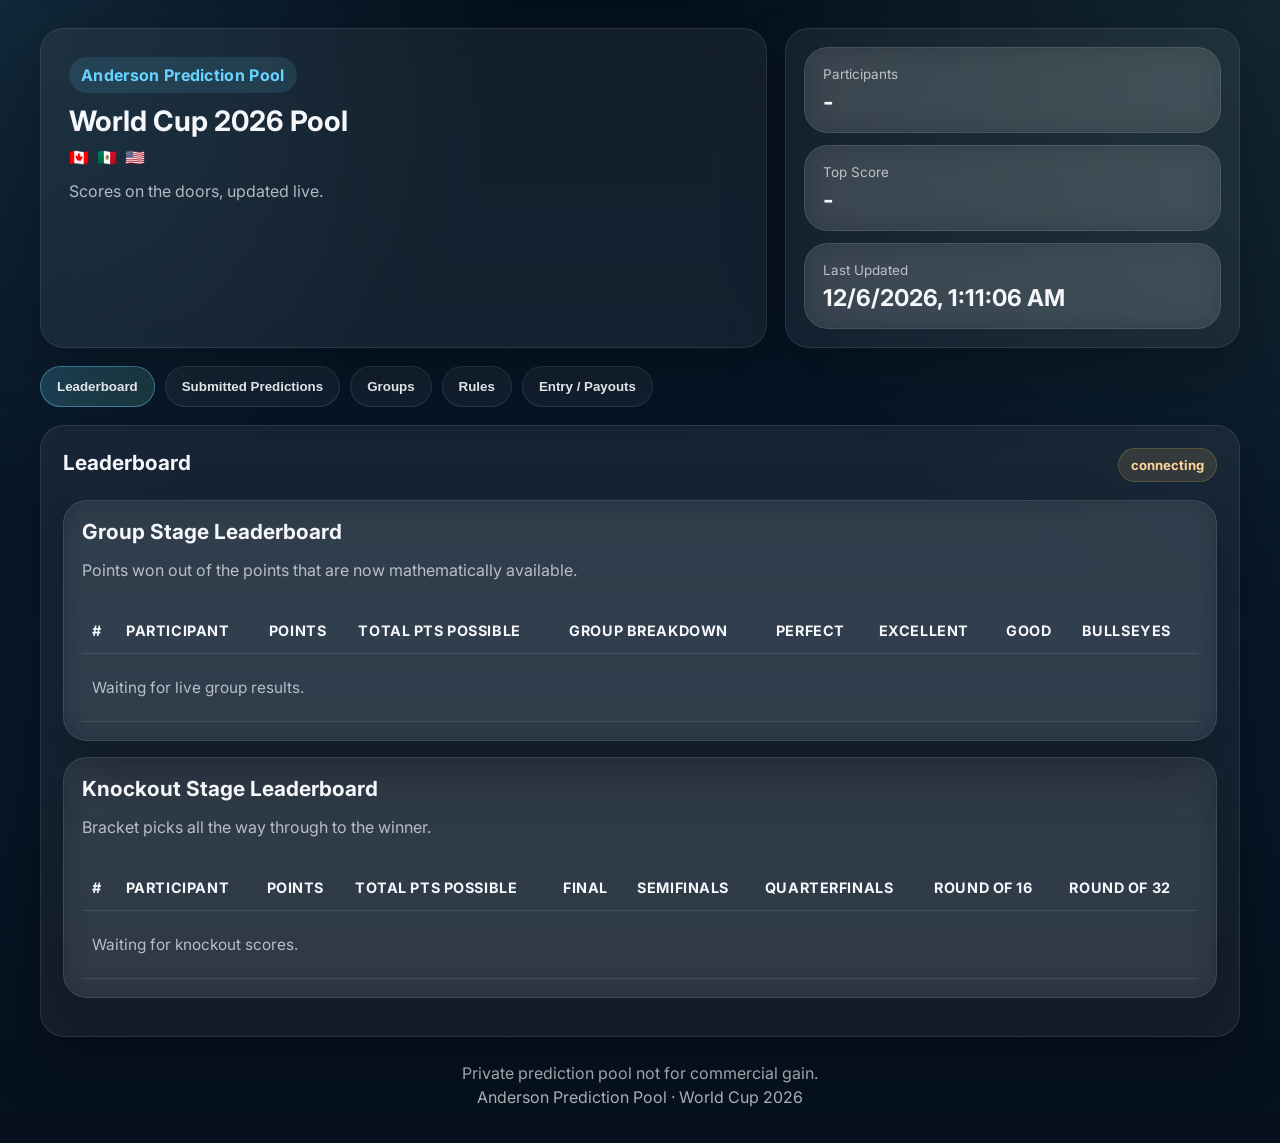
==== index.html @ 3432b69d "Add files via upload" ====
<!doctype html>
<html lang="en">
<head>
  <meta charset="utf-8" />
  <meta name="viewport" content="width=device-width, initial-scale=1" />
  <title>World Cup 2026 Pool</title>
  <meta name="description" content="Anderson Prediction Pool for World Cup 2026." />
  <link rel="preconnect" href="https://fonts.googleapis.com">
  <link rel="preconnect" href="https://fonts.gstatic.com" crossorigin>
  <link href="https://fonts.googleapis.com/css2?family=Inter:wght@400;500;600;700;800&display=swap" rel="stylesheet">
  <link rel="stylesheet" href="styles.css" />
</head>
<body>
  <div class="page-shell">
    <header class="hero">
      <div class="hero__brand">
        <div class="badge">Anderson Prediction Pool</div>
        <h1>World Cup 2026 Pool</h1>
        <p class="hero__subtitle">&#127464;&#127462; &#127474;&#127485; &#127482;&#127480;</p>
        <p class="hero__copy">Scores on the doors, updated live.</p>
      </div>

      <div class="hero__stats" id="summaryCards">
        <div class="stat-card">
          <span class="stat-card__label">Participants</span>
          <strong id="statParticipants">Connecting...</strong>
        </div>
        <div class="stat-card">
          <span class="stat-card__label">Top Score</span>
          <strong id="statTopScore">Connecting...</strong>
        </div>
        <div class="stat-card">
          <span class="stat-card__label">Last Updated</span>
          <strong id="statUpdated">Connecting...</strong>
        </div>
      </div>
    </header>

    <nav class="tabs" aria-label="Site sections">
      <button class="tab is-active" data-tab="leaderboard">Leaderboard</button>
      <button class="tab" data-tab="picks">Submitted Predictions</button>
      <button class="tab" data-tab="groups">Groups</button>
      <button class="tab" data-tab="rules">Rules</button>
      <button class="tab" data-tab="payouts">Entry / Payouts</button>
    </nav>

    <main>
      <section class="panel is-visible" id="tab-leaderboard">
        <div class="panel__header">
          <div>
            <h2>Leaderboard</h2>
          </div>
          <span class="pill" id="dataSourcePill">connecting</span>
        </div>

        <section class="leaderboard-section">
          <div class="leaderboard-section__header">
            <div>
              <h3>Group Stage Leaderboard</h3>
              <p>Points won out of the points that are now mathematically available.</p>
            </div>
          </div>

          <div class="table-wrap">
            <table class="leaderboard-table">
              <thead>
                <tr>
                  <th>#</th>
                  <th>Participant</th>
                  <th>Points</th>
                  <th>Total Pts Possible</th>
                  <th>Group Breakdown</th>
                  <th>Perfect</th>
                  <th>Excellent</th>
                  <th>Good</th>
                  <th>Bullseyes</th>
                </tr>
              </thead>
              <tbody id="groupLeaderboardBody">
                <tr><td colspan="9" class="muted-cell">Waiting for live group results.</td></tr>
              </tbody>
            </table>
          </div>
        </section>

        <section class="leaderboard-section">
          <div class="leaderboard-section__header">
            <div>
              <h3>Knockout Stage Leaderboard</h3>
              <p>Bracket picks all the way through to the winner.</p>
            </div>
          </div>

          <div class="table-wrap">
            <table class="leaderboard-table">
              <thead>
                <tr>
                  <th>#</th>
                  <th>Participant</th>
                  <th>Points</th>
                  <th>Total Pts Possible</th>
                  <th>Final</th>
                  <th>Semifinals</th>
                  <th>Quarterfinals</th>
                  <th>Round of 16</th>
                  <th>Round of 32</th>
                </tr>
              </thead>
              <tbody id="knockoutLeaderboardBody">
                <tr><td colspan="9" class="muted-cell">Waiting for knockout scores.</td></tr>
              </tbody>
            </table>
          </div>
        </section>
      </section>

      <section class="panel" id="tab-picks">
        <div class="panel__header">
          <div>
            <h2>Submitted Predictions</h2>
            <p class="muted">All submitted group predictions are shown below.</p>
          </div>
          <span class="pill" id="picksStatePill">Public</span>
        </div>

        <div class="picks-grid" id="picksGrid" aria-live="polite"></div>
      </section>

      <section class="panel" id="tab-groups">
        <div class="panel__header">
          <div>
            <h2>Groups</h2>
          </div>
        </div>
        <div class="groups-grid" id="groupsGrid"></div>
      </section>

      <section class="panel" id="tab-rules">
        <div class="panel__header">
          <div>
            <h2>Rules</h2>
            <p>How the pool works.</p>
            <p>Group stage and knockout stage are separate competitions.</p>
            <p>Each competition gets 50% of the total pot.</p>
          </div>
        </div>

        <div class="rules-card">
          <h3>Group stage: guess the order, not the scorelines</h3>
          <p>
            For each group, rank the four teams from 1st to 4th. You are only predicting the final group order, not the match-by-match scores.
            Exact placements are worth 4 points, one place off is worth 2 points, two places off is worth 1 point, and a perfect group adds 4 points.
          </p>
          <ul>
            <li>Exact position: 4 points</li>
            <li>Off by 1 place: 2 points</li>
            <li>Off by 2 places: 1 point</li>
            <li>Perfect group order: +4 points</li>
          </ul>
          <p class="fine-print">
            Max per group: 20 points. Tranches: Perfect = 20, Excellent = 17-19, Good = 12-16.
          </p>
          <p class="fine-print">
            Group stage tiebreakers: most perfect groups, then most excellent groups, then most good groups, then most exact placements.
          </p>
        </div>

        <div class="rules-card">
          <h3>Knockout stage: build the bracket to the champion</h3>
          <p>
            The knockout competition is separate from the group stage. Predict the bracket all the way from the round of 32 to the winner.
            Each correct advance is weighted by the odds at the time of prediction: harder, less likely calls are worth more; easy favourites are worth less.
            That keeps the contest skill-based without making it feel random.
          </p>
          <ul>
            <li>Predict the whole bracket through to the winner</li>
            <li>Odds-weighted scoring rewards bolder picks</li>
            <li>Each correct advance pick is scored on its own</li>
          </ul>
          <p class="fine-print">
            Knockout tiebreakers: most points in the final, then semifinal, then quarterfinal, then round of 16, then round of 32.
          </p>
        </div>
      </section>

      <section class="panel" id="tab-payouts">
        <div class="panel__header">
          <div>
            <h2>Entry / Payouts</h2>
            <p>Buy-in, payout split, and prize structure.</p>
          </div>
        </div>

        <div class="rules-card">
          <h3>Buy-in &amp; pot</h3>
          <ul>
            <li>Buy-in: <strong>&pound;20 / $27 per person</strong></li>
            <li>Entrants: <strong>30</strong></li>
            <li>Total pot: <strong>&pound;600 / $810</strong></li>
            <li>Split evenly: <strong>&pound;300 / $405 per stage</strong> (group stage &amp; knockout stage)</li>
          </ul>
        </div>

        <div class="rules-card">
          <h3>Prize structure — per stage</h3>
          <p>The top 5 finishers in each stage share that stage's prize pot.</p>
          <table class="leaderboard-table payout-table" style="min-width:0;margin-top:14px;">
            <thead>
              <tr>
                <th>Place</th>
                <th style="text-align:right;">&pound; Prize</th>
                <th style="text-align:right;">$ Prize</th>
              </tr>
            </thead>
            <tbody>
              <tr>
                <td>&#127942; 1st</td>
                <td style="text-align:right;"><strong>&pound;130</strong></td>
                <td style="text-align:right;"><strong>$176</strong></td>
              </tr>
              <tr>
                <td>&#129352; 2nd</td>
                <td style="text-align:right;"><strong>&pound;70</strong></td>
                <td style="text-align:right;"><strong>$95</strong></td>
              </tr>
              <tr>
                <td>&#129353; 3rd</td>
                <td style="text-align:right;"><strong>&pound;50</strong></td>
                <td style="text-align:right;"><strong>$68</strong></td>
              </tr>
              <tr>
                <td>4th</td>
                <td style="text-align:right;"><strong>&pound;30</strong></td>
                <td style="text-align:right;"><strong>$41</strong></td>
              </tr>
              <tr>
                <td>5th</td>
                <td style="text-align:right;"><strong>&pound;20</strong></td>
                <td style="text-align:right;"><strong>$27</strong></td>
              </tr>
            </tbody>
          </table>
          <p class="fine-print" style="margin-top:12px;">
            Maximum total winnable across both stages: <strong>&pound;260 / $352</strong> (sweeping 1st in both).
            Dollar amounts are approximate at &pound;1&nbsp;=&nbsp;$1.35.
          </p>
        </div>

        <div class="rules-card">
          <h3>Group Stage Entry Link</h3>
          <p><a class="sheet-link" id="entrySheetLink" href="#" target="_blank" rel="noreferrer">Open entry form</a></p>
        </div>
      </section>
    </main>

    <footer class="site-footer">
      <p>Private prediction pool not for commercial gain.</p>
      <p class="muted">Anderson Prediction Pool &middot; World Cup 2026</p>
    </footer>
  </div>

  <script src="app.js"></script>
</body>
</html>
---- styles.css ----
:root {
  --bg: #07111f;
  --bg-soft: #0d1a2d;
  --card: rgba(255, 255, 255, 0.06);
  --card-strong: rgba(255, 255, 255, 0.1);
  --text: #f5f7fb;
  --muted: rgba(245, 247, 251, 0.7);
  --accent: #67d3ff;
  --accent-2: #8df5c7;
  --border: rgba(255, 255, 255, 0.1);
  --shadow: 0 24px 60px rgba(0, 0, 0, 0.25);
}

* { box-sizing: border-box; }
html, body { margin: 0; padding: 0; }
body {
  font-family: Inter, system-ui, -apple-system, BlinkMacSystemFont, "Segoe UI", sans-serif;
  background:
    radial-gradient(circle at top left, rgba(103, 211, 255, 0.12), transparent 30%),
    radial-gradient(circle at top right, rgba(141, 245, 199, 0.10), transparent 35%),
    linear-gradient(180deg, #05101d, #08182a 55%, #06111d 100%);
  color: var(--text);
  min-height: 100vh;
}

a { color: inherit; }

.page-shell {
  max-width: 1240px;
  margin: 0 auto;
  padding: 28px 20px 32px;
}

.hero {
  display: grid;
  grid-template-columns: 1.6fr 1fr;
  gap: 18px;
  align-items: stretch;
  margin-bottom: 18px;
}

.hero__brand,
.hero__stats,
.panel,
.rules-card,
.locked-card,
.stat-card,
.notice-card,
.leaderboard-section {
  background: var(--card);
  border: 1px solid var(--border);
  backdrop-filter: blur(14px);
  box-shadow: var(--shadow);
  border-radius: 24px;
}

.hero__brand {
  padding: 28px;
}

.badge {
  display: inline-flex;
  padding: 8px 12px;
  border-radius: 999px;
  background: rgba(103, 211, 255, 0.12);
  color: var(--accent);
  font-weight: 700;
  letter-spacing: 0.02em;
  margin-bottom: 14px;
}

h1 {
  margin: 0;
  font-size: clamp(1.25rem, 2.2vw, 1.95rem);
  line-height: 1.05;
}

.hero__subtitle {
  margin: 10px 0 0;
  font-size: 1rem;
  letter-spacing: 0.12rem;
}

.hero__copy {
  margin: 12px 0 0;
  max-width: 60ch;
  color: var(--muted);
  font-size: 1rem;
  line-height: 1.6;
}

.hero__stats {
  padding: 18px;
  display: grid;
  gap: 12px;
}

.stat-card {
  box-shadow: none;
  padding: 18px 18px 16px;
  background: var(--card-strong);
}

.stat-card__label {
  display: block;
  color: var(--muted);
  font-size: 0.84rem;
  margin-bottom: 6px;
}

.stat-card strong {
  font-size: 1.45rem;
  display: block;
}

.tabs {
  display: flex;
  flex-wrap: wrap;
  gap: 10px;
  margin: 18px 0;
}

.tab {
  border: 1px solid var(--border);
  background: rgba(255, 255, 255, 0.05);
  color: var(--text);
  padding: 12px 16px;
  border-radius: 999px;
  cursor: pointer;
  font-weight: 700;
  transition: transform 0.15s ease, background 0.15s ease, border-color 0.15s ease;
}

.tab:hover { transform: translateY(-1px); }
.tab.is-active {
  background: linear-gradient(135deg, rgba(103, 211, 255, 0.22), rgba(141, 245, 199, 0.15));
  border-color: rgba(103, 211, 255, 0.45);
}

.panel {
  display: none;
  padding: 22px;
}

.panel.is-visible { display: block; }

.panel__header {
  display: flex;
  align-items: center;
  justify-content: space-between;
  gap: 18px;
  margin-bottom: 18px;
}

.leaderboard-section {
  padding: 18px;
  margin-bottom: 16px;
}

.leaderboard-section__header {
  display: flex;
  align-items: flex-start;
  justify-content: space-between;
  gap: 12px;
  margin-bottom: 12px;
}

.panel__header h2,
.rules-card h3,
.locked-card h3,
.leaderboard-section__header h3 {
  margin: 0 0 6px;
  font-size: 1.3rem;
}

.panel__header p,
.muted,
.rules-card p,
.locked-card p,
.site-footer p,
td,
th,
.notice-card p,
.leaderboard-section__header p {
  color: var(--muted);
}

.pill {
  display: inline-flex;
  align-items: center;
  padding: 8px 12px;
  border-radius: 999px;
  font-size: 0.82rem;
  font-weight: 700;
  background: rgba(141, 245, 199, 0.12);
  color: var(--accent-2);
  border: 1px solid rgba(141, 245, 199, 0.18);
  white-space: nowrap;
}

.pill--locked {
  background: rgba(255, 196, 97, 0.12);
  color: #ffd59c;
  border: 1px solid rgba(255, 196, 97, 0.18);
}

.table-wrap { overflow-x: auto; }
.leaderboard-table {
  width: 100%;
  border-collapse: collapse;
  min-width: 860px;
}

.leaderboard-table th,
.leaderboard-table td {
  text-align: left;
  padding: 14px 10px;
  border-bottom: 1px solid var(--border);
  vertical-align: top;
}

.leaderboard-table th {
  color: var(--text);
  font-size: 0.9rem;
  text-transform: uppercase;
  letter-spacing: 0.04em;
}

.leaderboard-table td {
  font-size: 0.96rem;
}

.leaderboard-table tbody tr:hover { background: rgba(255, 255, 255, 0.03); }

/* ── Leaderboard rank row colours (top 5 prize positions) ─────────────────── */
.leaderboard-table tbody tr.rank-1 {
  background: rgba(255, 200, 60, 0.10);
  border-left: 3px solid rgba(255, 200, 60, 0.55);
}
.leaderboard-table tbody tr.rank-2 {
  background: rgba(192, 200, 215, 0.09);
  border-left: 3px solid rgba(192, 200, 215, 0.45);
}
.leaderboard-table tbody tr.rank-3 {
  background: rgba(200, 120, 60, 0.10);
  border-left: 3px solid rgba(200, 120, 60, 0.50);
}
.leaderboard-table tbody tr.rank-4 {
  background: rgba(103, 211, 255, 0.07);
  border-left: 3px solid rgba(103, 211, 255, 0.30);
}
.leaderboard-table tbody tr.rank-5 {
  background: rgba(141, 245, 199, 0.07);
  border-left: 3px solid rgba(141, 245, 199, 0.28);
}

/* Keep hover subtle on coloured rows */
.leaderboard-table tbody tr.rank-1:hover { background: rgba(255, 200, 60, 0.15); }
.leaderboard-table tbody tr.rank-2:hover { background: rgba(192, 200, 215, 0.14); }
.leaderboard-table tbody tr.rank-3:hover { background: rgba(200, 120, 60, 0.15); }
.leaderboard-table tbody tr.rank-4:hover { background: rgba(103, 211, 255, 0.12); }
.leaderboard-table tbody tr.rank-5:hover { background: rgba(141, 245, 199, 0.12); }

.breakdown-cell {
  font-size: 0.88rem;
  line-height: 1.4;
  white-space: normal;
  min-width: 240px;
}

.muted-cell {
  text-align: center;
  color: var(--muted);
  padding: 24px 10px !important;
}

.groups-grid {
  display: grid;
  grid-template-columns: repeat(auto-fit, minmax(220px, 1fr));
  gap: 14px;
  margin-top: 14px;
}

.group-card {
  background: rgba(255, 255, 255, 0.05);
  border: 1px solid var(--border);
  border-radius: 20px;
  padding: 16px;
}

.group-card h4 {
  margin: 0 0 10px;
  font-size: 1rem;
}

.group-card ol {
  margin: 0;
  padding-left: 20px;
  color: var(--muted);
  line-height: 1.6;
}

.rules-card,
.locked-card,
.notice-card {
  padding: 18px;
}

.rules-card + .rules-card,
.rules-card + .detail-grid,
.notice-card + .groups-grid {
  margin-top: 14px;
}

.rules-card ul {
  margin: 12px 0 0 18px;
  color: var(--muted);
  line-height: 1.7;
}

.fine-print {
  margin-top: 10px;
  color: rgba(245, 247, 251, 0.62);
  font-size: 0.92rem;
  line-height: 1.55;
}

.sheet-link {
  display: inline-flex;
  margin-top: 4px;
  padding: 10px 14px;
  border-radius: 999px;
  text-decoration: none;
  background: rgba(103, 211, 255, 0.12);
  color: var(--accent);
  border: 1px solid rgba(103, 211, 255, 0.2);
  font-weight: 700;
}

.locked-card {
  display: grid;
  grid-template-columns: auto 1fr;
  gap: 14px;
  align-items: start;
}

.locked-card__icon {
  font-size: 1.6rem;
  line-height: 1;
}

.picks-grid {
  display: grid;
  gap: 12px;
  margin-top: 14px;
}

.detail-grid {
  display: grid;
  grid-template-columns: repeat(2, minmax(0, 1fr));
  gap: 14px;
  margin-top: 14px;
}

.detail-placeholder {
  color: var(--text);
  font-weight: 600;
}

.mini-flag {
  margin-right: 8px;
  font-size: 1.05em;
}

.site-footer {
  margin-top: 18px;
  text-align: center;
  padding: 8px 0 4px;
}

.site-footer p {
  margin: 0;
}

.site-footer p + p {
  margin-top: 4px;
}

@media (max-width: 920px) {
  .hero {
    grid-template-columns: 1fr;
  }

  .detail-grid {
    grid-template-columns: 1fr;
  }

  .panel__header,
  .leaderboard-section__header {
    flex-direction: column;
    align-items: flex-start;
  }
}

.standings-table {
  min-width: 820px;
}

.standings-table th,
.standings-table td {
  font-size: 0.88rem;
  padding: 10px 8px;
}

.picks-grid .rules-card {
  margin-top: 14px;
}

/* ─── Leaderboard payout position row colours ─────────────────────────────── */
.leaderboard-table tbody tr.pos-1st { background: rgba(255, 215, 0, 0.10); border-left: 3px solid rgba(255, 215, 0, 0.5); }
.leaderboard-table tbody tr.pos-2nd { background: rgba(192, 192, 192, 0.10); border-left: 3px solid rgba(192, 192, 192, 0.4); }
.leaderboard-table tbody tr.pos-3rd { background: rgba(205, 127, 50, 0.10); border-left: 3px solid rgba(205, 127, 50, 0.4); }
.leaderboard-table tbody tr.pos-4th { background: rgba(100, 180, 255, 0.07); border-left: 3px solid rgba(100, 180, 255, 0.25); }
.leaderboard-table tbody tr.pos-5th { background: rgba(100, 180, 255, 0.04); border-left: 3px solid rgba(100, 180, 255, 0.15); }
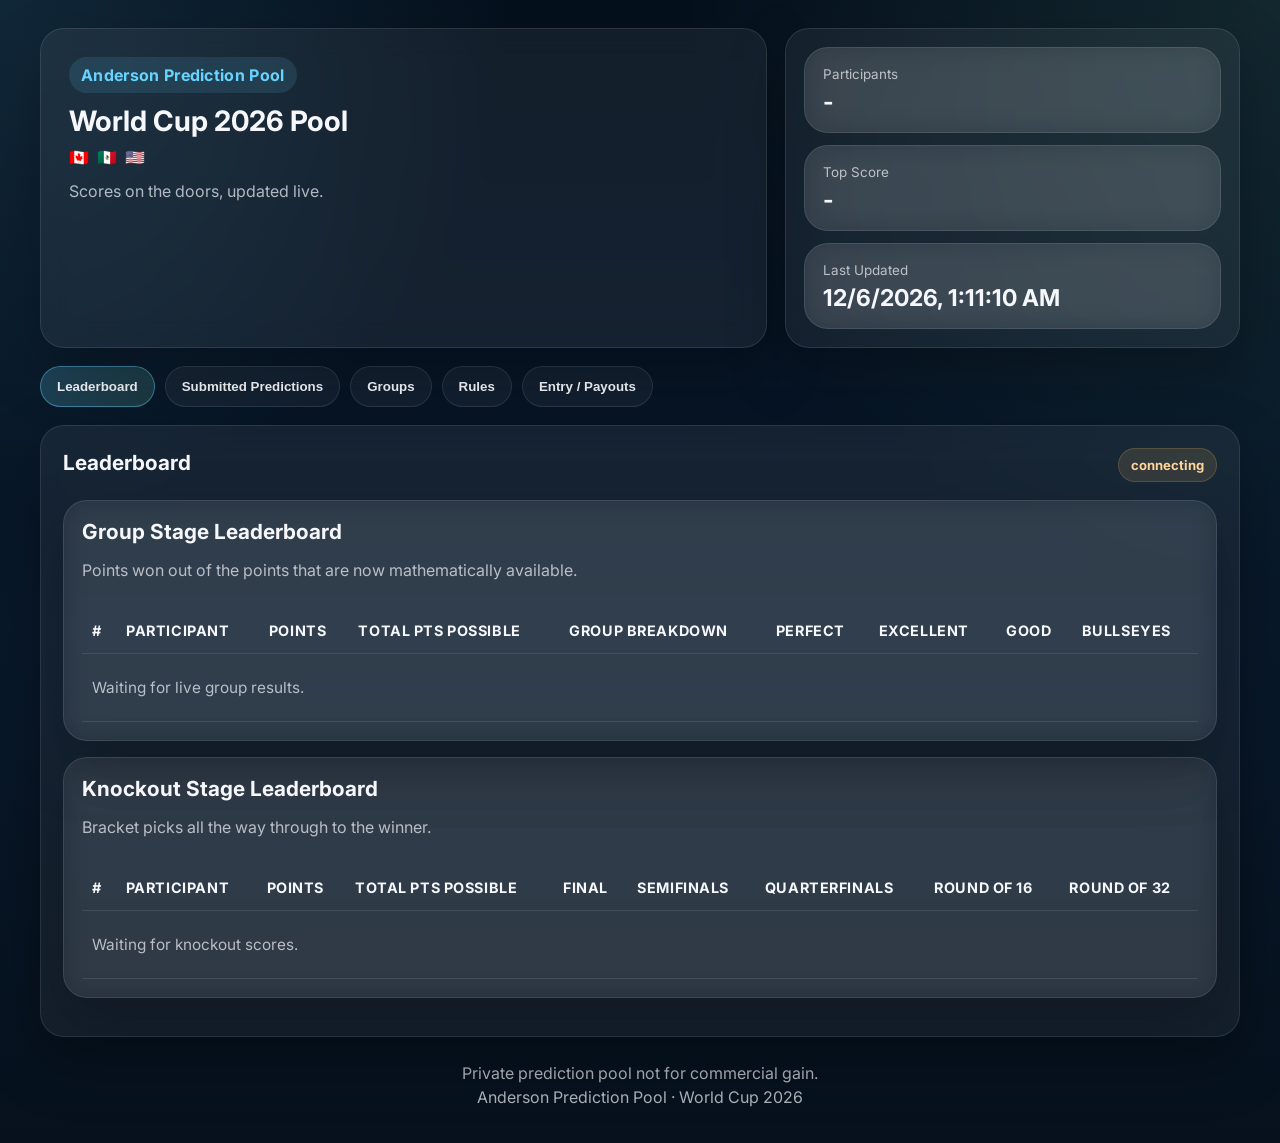
==== commit 39244833: "Add files via upload" ====
--- a/index.html
+++ b/index.html
@@ -118,9 +118,14 @@
         <div class="panel__header">
           <div>
             <h2>Submitted Predictions</h2>
-            <p class="muted">All submitted group predictions are shown below.</p>
+            <p class="muted">Pick a participant from the dropdown, or browse them all below.</p>
           </div>
           <span class="pill" id="picksStatePill">Public</span>
+        </div>
+
+        <div class="picks-controls">
+          <label for="picksSelect" class="muted">Jump to participant</label>
+          <select id="picksSelect" class="picks-select" aria-label="Jump to participant"></select>
         </div>
 
         <div class="picks-grid" id="picksGrid" aria-live="polite"></div>
@@ -161,7 +166,7 @@
             Max per group: 20 points. Tranches: Perfect = 20, Excellent = 17-19, Good = 12-16.
           </p>
           <p class="fine-print">
-            Group stage tiebreakers: most perfect groups, then most excellent groups, then most good groups, then most exact placements.
+            Group stage tiebreakers: most perfect groups, then most excellent groups, then most good groups, then most exact placements ("bullseyes").
           </p>
         </div>
 
--- a/styles.css
+++ b/styles.css
@@ -422,3 +422,47 @@
 .leaderboard-table tbody tr.pos-3rd { background: rgba(205, 127, 50, 0.10); border-left: 3px solid rgba(205, 127, 50, 0.4); }
 .leaderboard-table tbody tr.pos-4th { background: rgba(100, 180, 255, 0.07); border-left: 3px solid rgba(100, 180, 255, 0.25); }
 .leaderboard-table tbody tr.pos-5th { background: rgba(100, 180, 255, 0.04); border-left: 3px solid rgba(100, 180, 255, 0.15); }
+
+/* ─── Submitted Predictions: jump-to-participant dropdown ─────────────────── */
+.picks-controls {
+  display: flex;
+  align-items: center;
+  gap: 10px;
+  flex-wrap: wrap;
+  margin-bottom: 16px;
+}
+
+.picks-select {
+  appearance: none;
+  -webkit-appearance: none;
+  background: rgba(255, 255, 255, 0.05);
+  color: var(--text);
+  border: 1px solid var(--border);
+  border-radius: 999px;
+  padding: 10px 38px 10px 16px;
+  font: inherit;
+  font-weight: 700;
+  min-width: 260px;
+  cursor: pointer;
+  background-image: url("data:image/svg+xml;utf8,<svg xmlns='http://www.w3.org/2000/svg' width='12' height='8' viewBox='0 0 12 8'><path d='M1 1l5 5 5-5' fill='none' stroke='%2367d3ff' stroke-width='2'/></svg>");
+  background-repeat: no-repeat;
+  background-position: right 16px center;
+  transition: border-color 0.15s ease, background 0.15s ease;
+}
+
+.picks-select:hover { background-color: rgba(255, 255, 255, 0.08); }
+.picks-select:focus { outline: none; border-color: rgba(103, 211, 255, 0.45); }
+
+/* Native dropdown list items render on a light background in most browsers */
+.picks-select option { color: #07111f; background: #f5f7fb; }
+
+/* ─── Clickable leaderboard rows (jump to a participant's predictions) ────── */
+.leaderboard-table tbody tr.clickable-row { cursor: pointer; }
+.leaderboard-table tbody tr.clickable-row:hover td:nth-child(2) {
+  color: var(--accent);
+  text-decoration: underline;
+}
+.leaderboard-table tbody tr.clickable-row:focus {
+  outline: 2px solid rgba(103, 211, 255, 0.45);
+  outline-offset: -2px;
+}
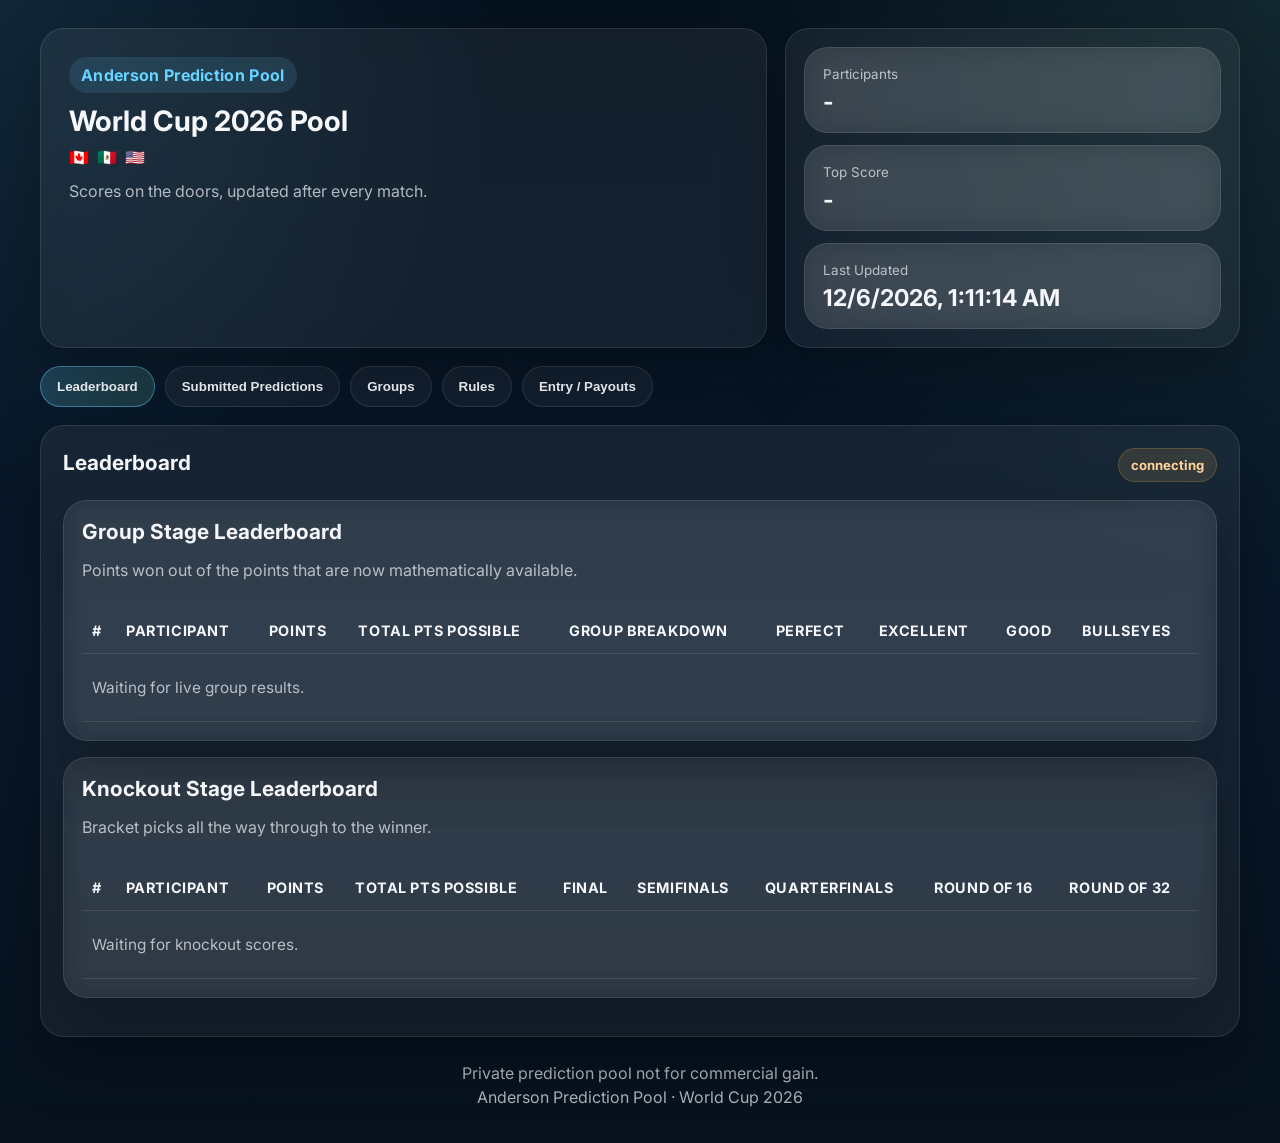
==== commit 0255f263: "Update index.html" ====
--- a/index.html
+++ b/index.html
@@ -17,7 +17,7 @@
         <div class="badge">Anderson Prediction Pool</div>
         <h1>World Cup 2026 Pool</h1>
         <p class="hero__subtitle">&#127464;&#127462; &#127474;&#127485; &#127482;&#127480;</p>
-        <p class="hero__copy">Scores on the doors, updated live.</p>
+        <p class="hero__copy">Scores on the doors, updated after every match.</p>
       </div>
 
       <div class="hero__stats" id="summaryCards">
--- a/styles.css
+++ b/styles.css
@@ -466,3 +466,26 @@
   outline: 2px solid rgba(103, 211, 255, 0.45);
   outline-offset: -2px;
 }
+
+/* ─── Prediction cards: drop the ordinal column, colour teams by accuracy ──── */
+.group-card .picks-list {
+  list-style: none;
+  margin: 0;
+  padding-left: 0;
+  line-height: 1.7;
+}
+.group-card .picks-list li {
+  padding: 2px 0;
+  display: flex;
+  gap: 8px;
+}
+.pick-place {
+  min-width: 2.6em;
+  color: var(--muted);
+  font-variant-numeric: tabular-nums;
+}
+.pick-team { font-weight: 600; }                  /* stays muted until the group is scored */
+.pick-team.pick-correct { color: #6ee7a8; }       /* exact      (4 pts) */
+.pick-team.pick-off1    { color: #ffd95a; }       /* one off    (2 pts) */
+.pick-team.pick-off2    { color: #ff9f45; }       /* two off    (1 pt)  */
+.pick-team.pick-off3    { color: #ff6b6b; }       /* three off  (0 pts) */
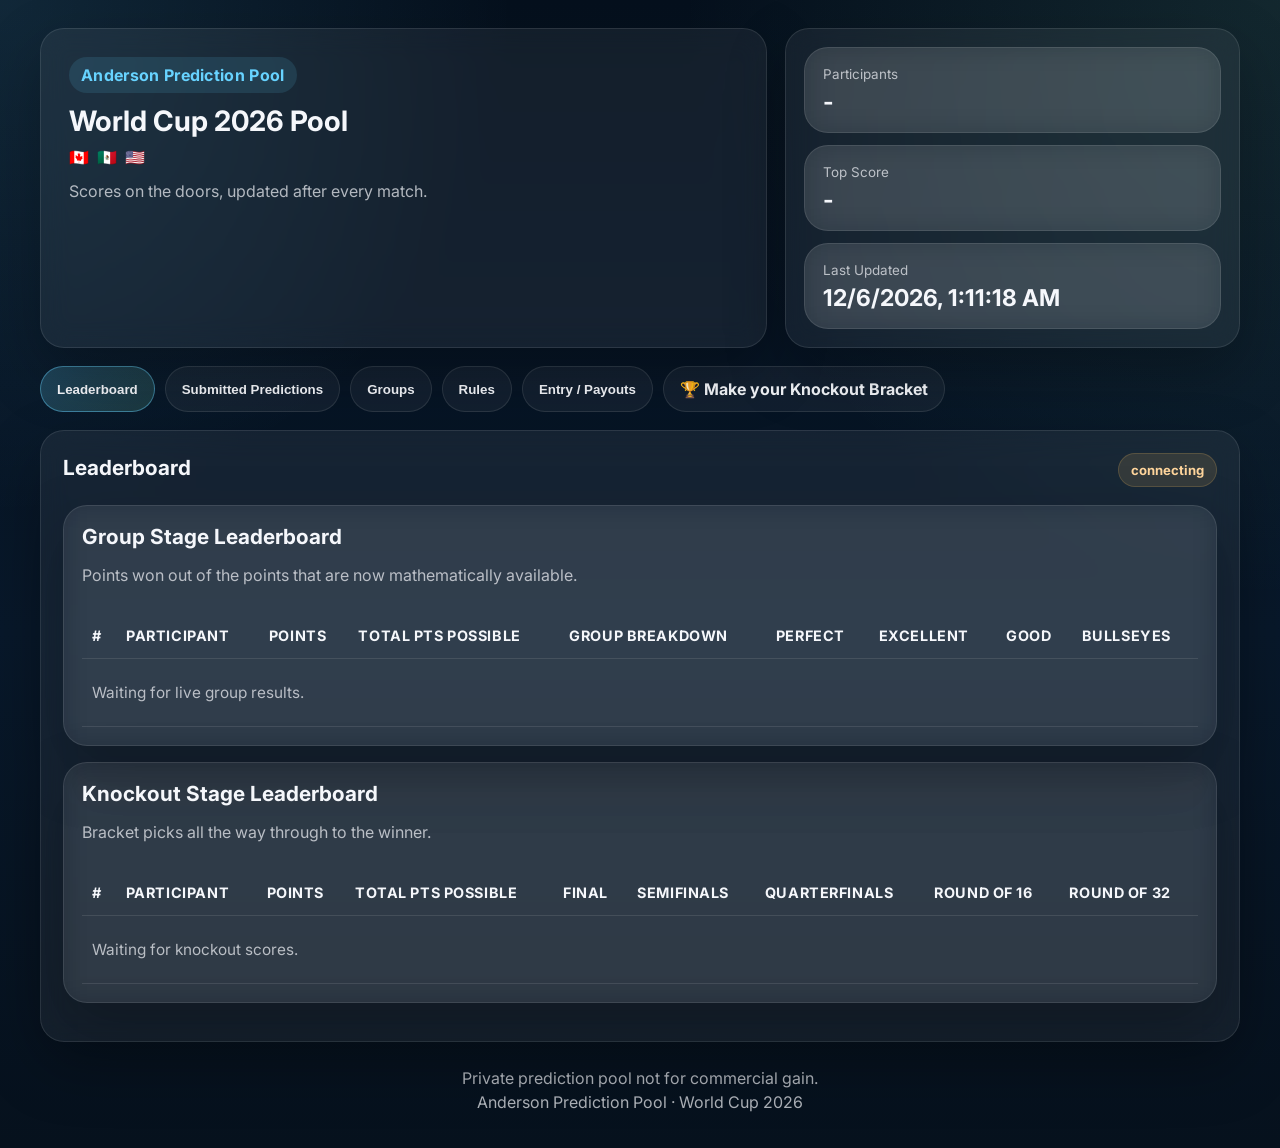
==== commit 07283151: "Update index.html" ====
--- a/index.html
+++ b/index.html
@@ -42,6 +42,7 @@
       <button class="tab" data-tab="groups">Groups</button>
       <button class="tab" data-tab="rules">Rules</button>
       <button class="tab" data-tab="payouts">Entry / Payouts</button>
+      <a href="bracket.html" class="tab" style="text-decoration:none;">🏆 Make your Knockout Bracket</a>
     </nav>
 
     <main>
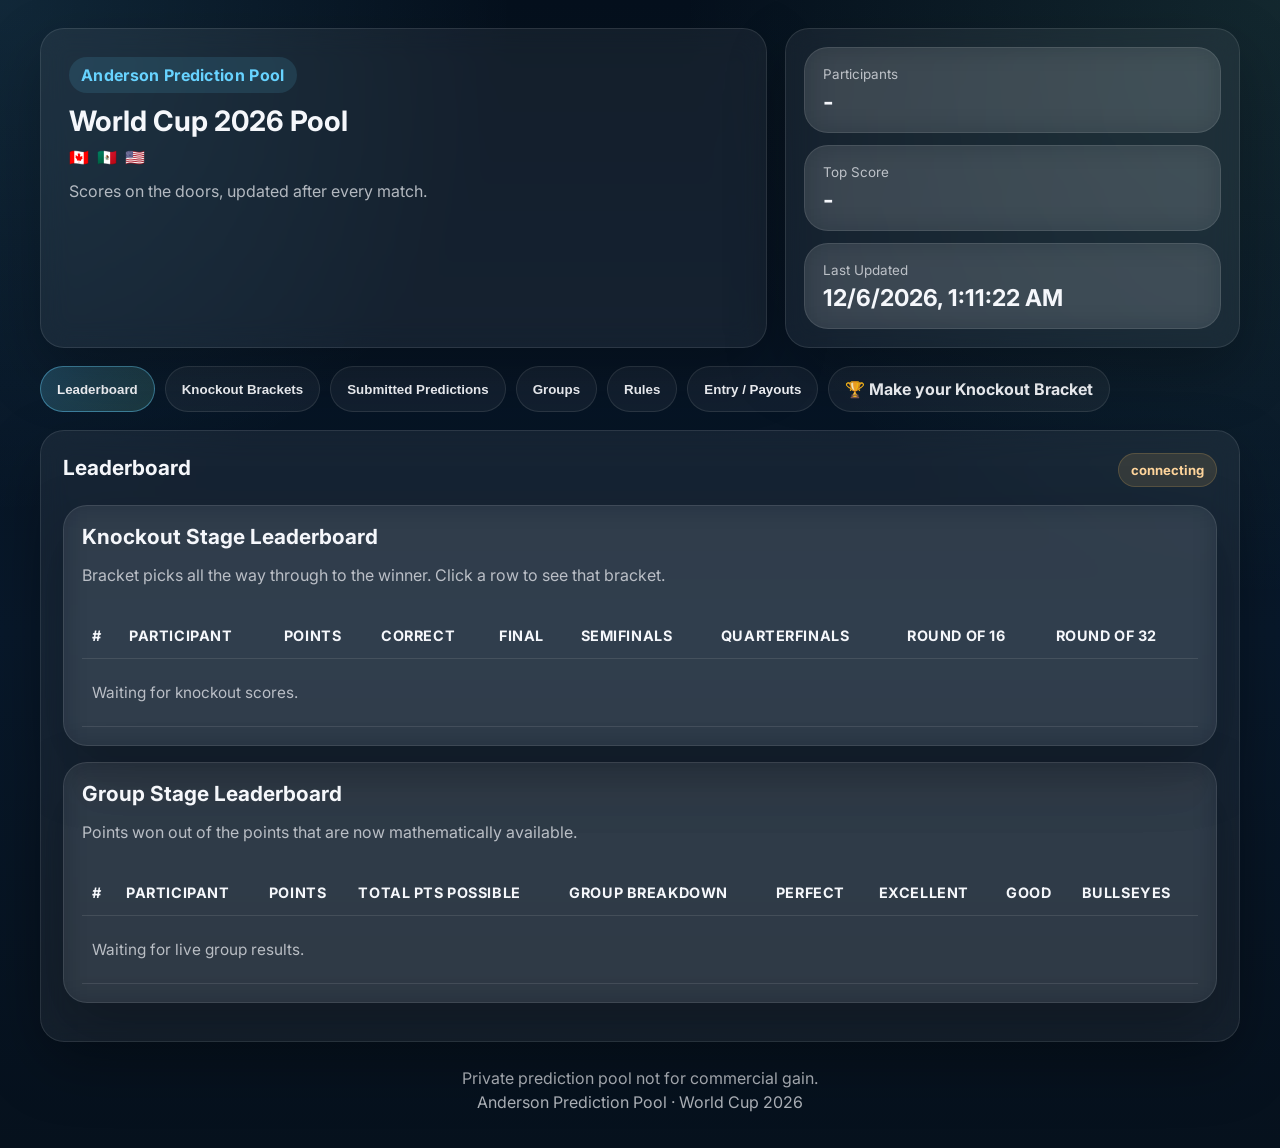
==== commit a33b76c2: "Add files via upload" ====
--- a/index.html
+++ b/index.html
@@ -38,6 +38,7 @@
 
     <nav class="tabs" aria-label="Site sections">
       <button class="tab is-active" data-tab="leaderboard">Leaderboard</button>
+      <button class="tab" data-tab="knockout">Knockout Brackets</button>
       <button class="tab" data-tab="picks">Submitted Predictions</button>
       <button class="tab" data-tab="groups">Groups</button>
       <button class="tab" data-tab="rules">Rules</button>
@@ -53,6 +54,36 @@
           </div>
           <span class="pill" id="dataSourcePill">connecting</span>
         </div>
+
+        <section class="leaderboard-section">
+          <div class="leaderboard-section__header">
+            <div>
+              <h3>Knockout Stage Leaderboard</h3>
+              <p>Bracket picks all the way through to the winner. Click a row to see that bracket.</p>
+            </div>
+          </div>
+
+          <div class="table-wrap">
+            <table class="leaderboard-table">
+              <thead>
+                <tr>
+                  <th>#</th>
+                  <th>Participant</th>
+                  <th>Points</th>
+                  <th>Correct</th>
+                  <th>Final</th>
+                  <th>Semifinals</th>
+                  <th>Quarterfinals</th>
+                  <th>Round of 16</th>
+                  <th>Round of 32</th>
+                </tr>
+              </thead>
+              <tbody id="knockoutLeaderboardBody">
+                <tr><td colspan="9" class="muted-cell">Waiting for knockout scores.</td></tr>
+              </tbody>
+            </table>
+          </div>
+        </section>
 
         <section class="leaderboard-section">
           <div class="leaderboard-section__header">
@@ -83,36 +114,35 @@
             </table>
           </div>
         </section>
-
-        <section class="leaderboard-section">
-          <div class="leaderboard-section__header">
-            <div>
-              <h3>Knockout Stage Leaderboard</h3>
-              <p>Bracket picks all the way through to the winner.</p>
-            </div>
-          </div>
-
+      </section>
+
+      <section class="panel" id="tab-knockout">
+        <div class="panel__header">
+          <div>
+            <h2>Knockout Brackets</h2>
+            <p class="muted">Everyone's bracket, graded as results land. The Round-of-32 teams are shown in white; each onward pick stays grey until its match is played, then turns <span style="color:#6ee7a8;font-weight:700;">green</span> if right or <span style="color:#ff6b6b;font-weight:700;">red</span> if wrong, with the points scored beside it.</p>
+          </div>
+          <span class="pill" id="koStatePill">&nbsp;</span>
+        </div>
+
+        <details class="ko-points-details">
+          <summary>Points per pick — full table</summary>
           <div class="table-wrap">
-            <table class="leaderboard-table">
+            <table class="leaderboard-table ko-points-table" style="min-width:520px;">
               <thead>
-                <tr>
-                  <th>#</th>
-                  <th>Participant</th>
-                  <th>Points</th>
-                  <th>Total Pts Possible</th>
-                  <th>Final</th>
-                  <th>Semifinals</th>
-                  <th>Quarterfinals</th>
-                  <th>Round of 16</th>
-                  <th>Round of 32</th>
-                </tr>
+                <tr><th>Team</th><th>R32</th><th>R16</th><th>QF</th><th>SF</th><th>Final</th></tr>
               </thead>
-              <tbody id="knockoutLeaderboardBody">
-                <tr><td colspan="9" class="muted-cell">Waiting for knockout scores.</td></tr>
-              </tbody>
+              <tbody id="koPointsBody"></tbody>
             </table>
           </div>
-        </section>
+        </details>
+
+        <div class="picks-controls">
+          <label for="koSelect" class="muted">Jump to participant</label>
+          <select id="koSelect" class="picks-select" aria-label="Jump to participant"></select>
+        </div>
+
+        <div id="koBracketWrap" aria-live="polite"></div>
       </section>
 
       <section class="panel" id="tab-picks">
--- a/styles.css
+++ b/styles.css
@@ -489,3 +489,95 @@
 .pick-team.pick-off1    { color: #ffd95a; }       /* one off    (2 pts) */
 .pick-team.pick-off2    { color: #ff9f45; }       /* two off    (1 pt)  */
 .pick-team.pick-off3    { color: #ff6b6b; }       /* three off  (0 pts) */
+
+/* ─── Knockout brackets (graded display) ─────────────────────────────────── */
+.ko-points-details {
+  background: rgba(255, 255, 255, 0.05);
+  border: 1px solid var(--border);
+  border-radius: 16px;
+  padding: 6px 16px;
+  margin-bottom: 16px;
+}
+.ko-points-details > summary {
+  cursor: pointer;
+  padding: 10px 0;
+  font-weight: 700;
+}
+.ko-points-table th, .ko-points-table td { text-align: right; }
+.ko-points-table th:first-child, .ko-points-table td:first-child { text-align: left; }
+
+.participant-card .ko-total {
+  font-size: 0.9rem;
+  font-weight: 700;
+  color: var(--accent);
+  margin-left: 10px;
+}
+
+.ko-bracket {
+  display: flex;
+  gap: 10px;
+  overflow-x: auto;
+  padding: 6px 2px 10px;
+  margin-top: 12px;
+}
+.ko-col {
+  display: flex;
+  flex-direction: column;
+  justify-content: space-around;
+  gap: 6px;
+  flex: 1 1 0;
+  min-width: 132px;
+}
+.ko-col h5 {
+  margin: 0 0 4px;
+  font-size: 0.7rem;
+  letter-spacing: 0.06em;
+  text-transform: uppercase;
+  color: var(--muted);
+  text-align: center;
+  position: sticky;
+  top: 0;
+}
+.ko-cell {
+  display: flex;
+  align-items: center;
+  justify-content: space-between;
+  gap: 8px;
+  padding: 7px 10px;
+  border: 1px solid var(--border);
+  border-radius: 10px;
+  font-size: 0.84rem;
+  background: rgba(255, 255, 255, 0.04);
+}
+.ko-cell .ko-team { white-space: nowrap; overflow: hidden; text-overflow: ellipsis; }
+.ko-cell .ko-vs { color: var(--muted); font-size: 0.78em; margin: 0 2px; }
+
+/* Round-of-32 matchup teams render in white */
+.ko-cell.matchup { color: #ffffff; font-weight: 600; }
+
+/* Advancement picks: grey until played, then green / red */
+.ko-pick { color: var(--muted); }
+.ko-pick.correct {
+  color: #6ee7a8;
+  border-color: rgba(110, 231, 168, 0.4);
+  background: rgba(110, 231, 168, 0.08);
+}
+.ko-pick.wrong {
+  color: #ff6b6b;
+  border-color: rgba(255, 107, 107, 0.35);
+  background: rgba(255, 107, 107, 0.08);
+}
+.ko-pick.champion { font-weight: 700; }
+
+.ko-pts {
+  font-variant-numeric: tabular-nums;
+  font-size: 0.78rem;
+  color: var(--muted);
+  flex: 0 0 auto;
+}
+.ko-pts.good { color: #6ee7a8; }
+.ko-pts.bad  { color: rgba(255, 107, 107, 0.8); }
+
+@media (max-width: 920px) {
+  .ko-col { min-width: 120px; }
+}
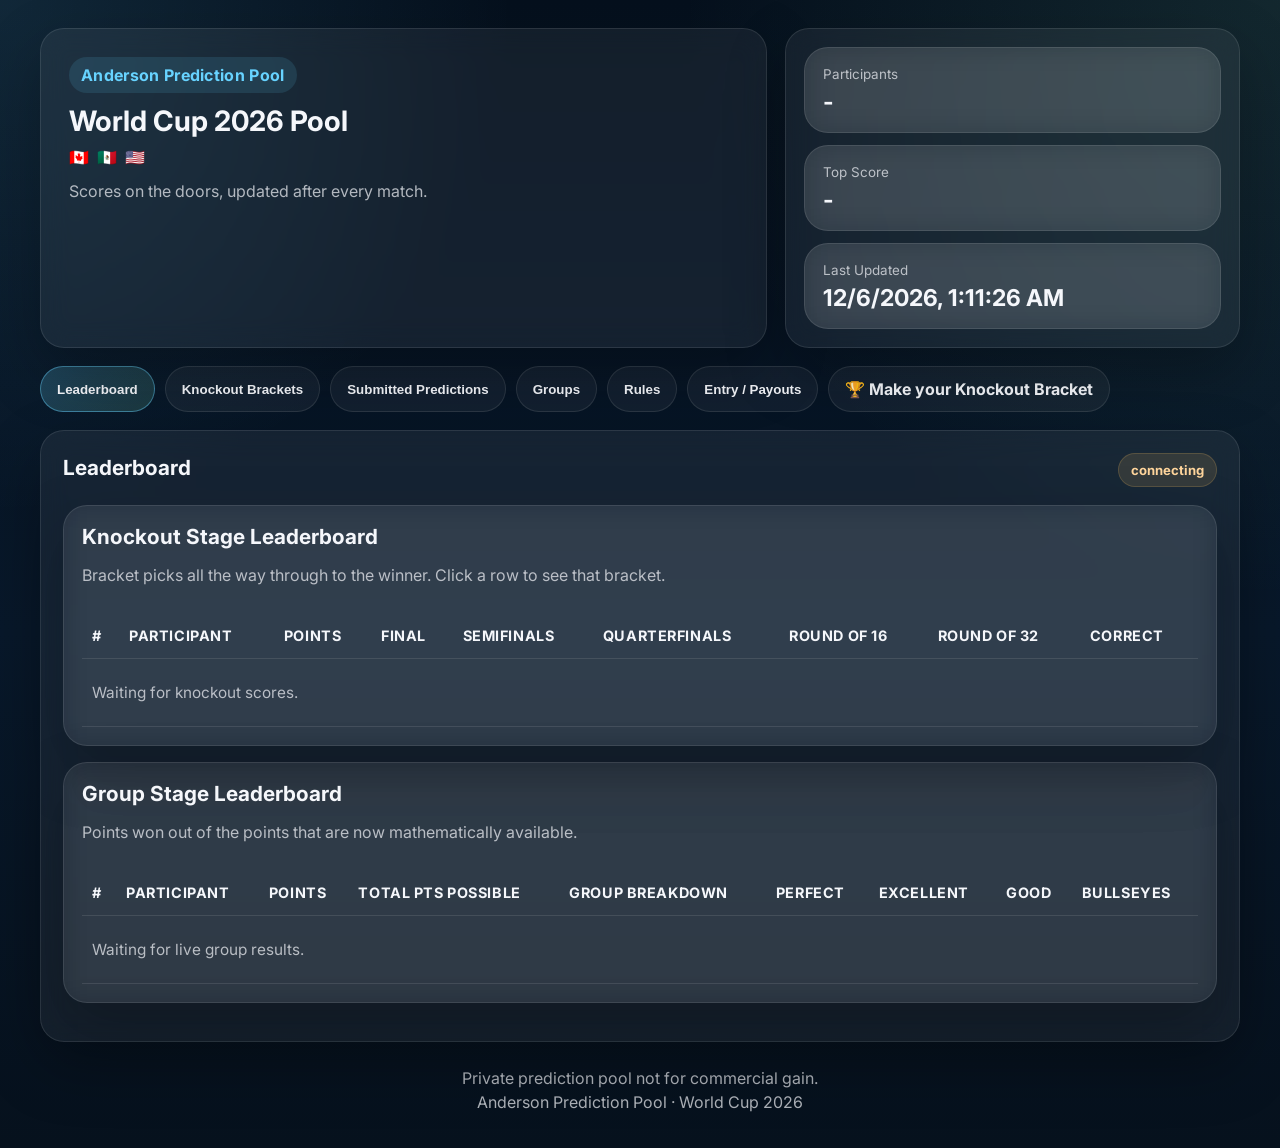
==== commit c8da23c8: "Add files via upload" ====
--- a/index.html
+++ b/index.html
@@ -70,12 +70,12 @@
                   <th>#</th>
                   <th>Participant</th>
                   <th>Points</th>
-                  <th>Correct</th>
                   <th>Final</th>
                   <th>Semifinals</th>
                   <th>Quarterfinals</th>
                   <th>Round of 16</th>
                   <th>Round of 32</th>
+                  <th>Correct</th>
                 </tr>
               </thead>
               <tbody id="knockoutLeaderboardBody">
--- a/styles.css
+++ b/styles.css
@@ -581,3 +581,13 @@
 @media (max-width: 920px) {
   .ko-col { min-width: 120px; }
 }
+
+/* ─── Actual-results bracket (the real outcome, no grading) ───────────────── */
+.ko-actual-card { border-color: rgba(103, 211, 255, 0.28); }
+.ko-actual { color: var(--muted); }
+.ko-actual.decided {
+  color: #ffffff;
+  font-weight: 600;
+  border-color: rgba(103, 211, 255, 0.45);
+  background: rgba(103, 211, 255, 0.10);
+}
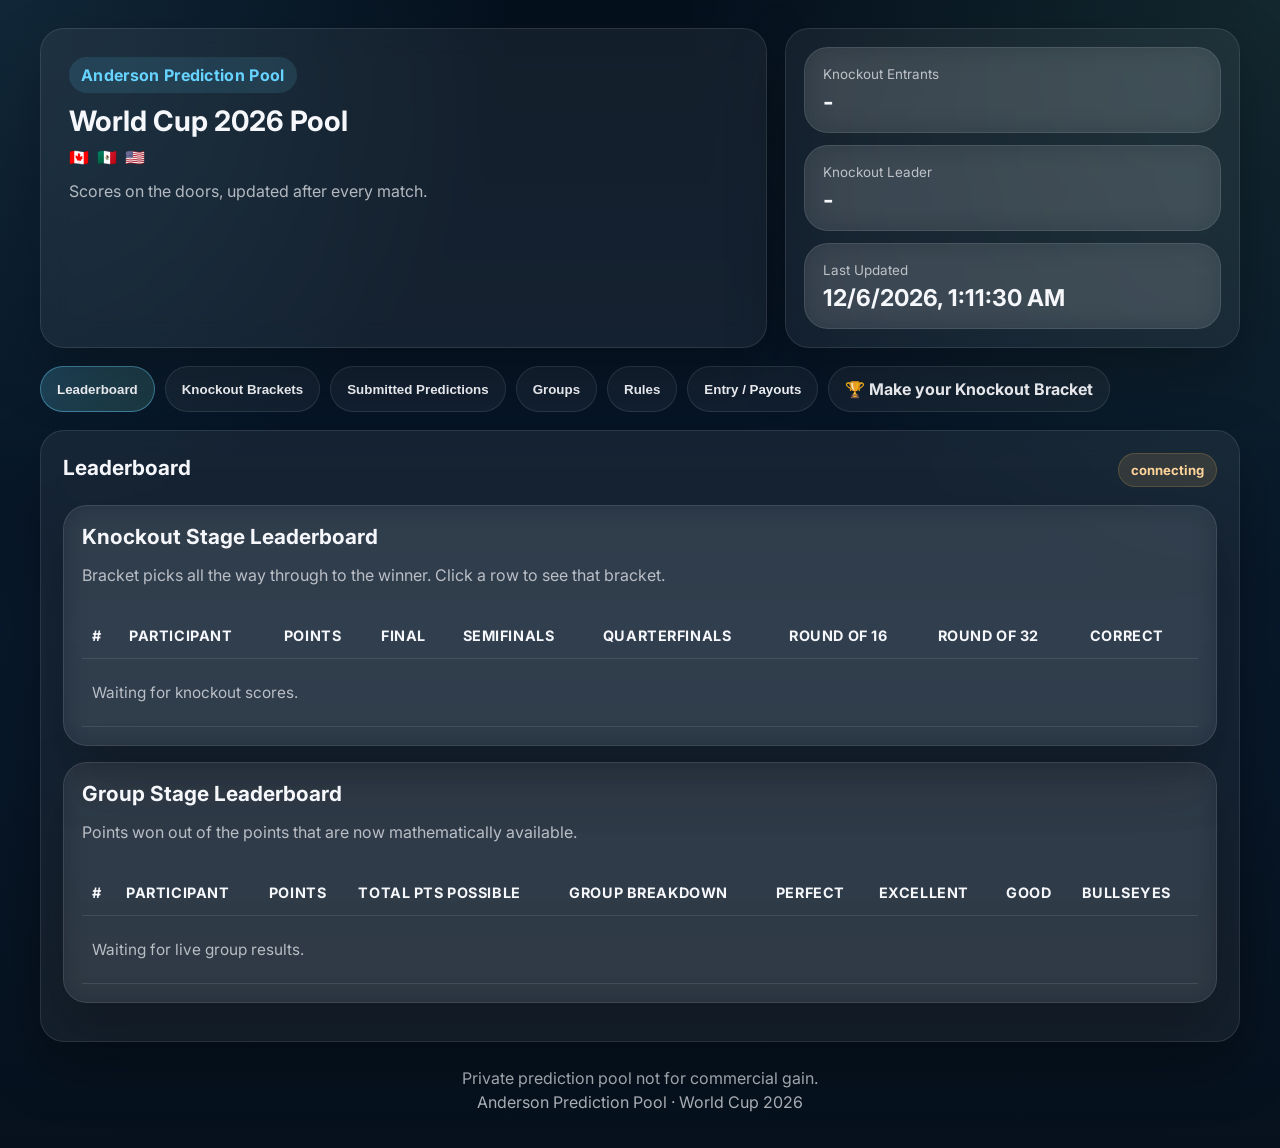
==== commit a9ad2736: "Add files via upload" ====
--- a/index.html
+++ b/index.html
@@ -22,11 +22,11 @@
 
       <div class="hero__stats" id="summaryCards">
         <div class="stat-card">
-          <span class="stat-card__label">Participants</span>
+          <span class="stat-card__label">Knockout Entrants</span>
           <strong id="statParticipants">Connecting...</strong>
         </div>
         <div class="stat-card">
-          <span class="stat-card__label">Top Score</span>
+          <span class="stat-card__label">Knockout Leader</span>
           <strong id="statTopScore">Connecting...</strong>
         </div>
         <div class="stat-card">
@@ -231,15 +231,15 @@
           <h3>Buy-in &amp; pot</h3>
           <ul>
             <li>Buy-in: <strong>&pound;20 / $27 per person</strong></li>
-            <li>Entrants: <strong>30</strong></li>
-            <li>Total pot: <strong>&pound;600 / $810</strong></li>
-            <li>Split evenly: <strong>&pound;300 / $405 per stage</strong> (group stage &amp; knockout stage)</li>
+            <li>Entrants: <strong>26</strong></li>
+            <li>Total pot: <strong>&pound;520 / $702</strong></li>
+            <li>Split evenly: <strong>&pound;260 / $351 per stage</strong> (group stage &amp; knockout stage)</li>
           </ul>
         </div>
 
         <div class="rules-card">
           <h3>Prize structure — per stage</h3>
-          <p>The top 5 finishers in each stage share that stage's prize pot.</p>
+          <p>The top 5 finishers in each stage share that stage's prize pot (&pound;260 per stage).</p>
           <table class="leaderboard-table payout-table" style="min-width:0;margin-top:14px;">
             <thead>
               <tr>
@@ -251,33 +251,33 @@
             <tbody>
               <tr>
                 <td>&#127942; 1st</td>
-                <td style="text-align:right;"><strong>&pound;130</strong></td>
-                <td style="text-align:right;"><strong>$176</strong></td>
+                <td style="text-align:right;"><strong>&pound;120</strong></td>
+                <td style="text-align:right;"><strong>$162</strong></td>
               </tr>
               <tr>
                 <td>&#129352; 2nd</td>
-                <td style="text-align:right;"><strong>&pound;70</strong></td>
-                <td style="text-align:right;"><strong>$95</strong></td>
+                <td style="text-align:right;"><strong>&pound;60</strong></td>
+                <td style="text-align:right;"><strong>$81</strong></td>
               </tr>
               <tr>
                 <td>&#129353; 3rd</td>
-                <td style="text-align:right;"><strong>&pound;50</strong></td>
-                <td style="text-align:right;"><strong>$68</strong></td>
+                <td style="text-align:right;"><strong>&pound;45</strong></td>
+                <td style="text-align:right;"><strong>$61</strong></td>
               </tr>
               <tr>
                 <td>4th</td>
-                <td style="text-align:right;"><strong>&pound;30</strong></td>
-                <td style="text-align:right;"><strong>$41</strong></td>
+                <td style="text-align:right;"><strong>&pound;25</strong></td>
+                <td style="text-align:right;"><strong>$34</strong></td>
               </tr>
               <tr>
                 <td>5th</td>
-                <td style="text-align:right;"><strong>&pound;20</strong></td>
-                <td style="text-align:right;"><strong>$27</strong></td>
+                <td style="text-align:right;"><strong>&pound;10</strong></td>
+                <td style="text-align:right;"><strong>$14</strong></td>
               </tr>
             </tbody>
           </table>
           <p class="fine-print" style="margin-top:12px;">
-            Maximum total winnable across both stages: <strong>&pound;260 / $352</strong> (sweeping 1st in both).
+            Maximum total winnable across both stages: <strong>&pound;240 / $324</strong> (sweeping 1st in both).
             Dollar amounts are approximate at &pound;1&nbsp;=&nbsp;$1.35.
           </p>
         </div>
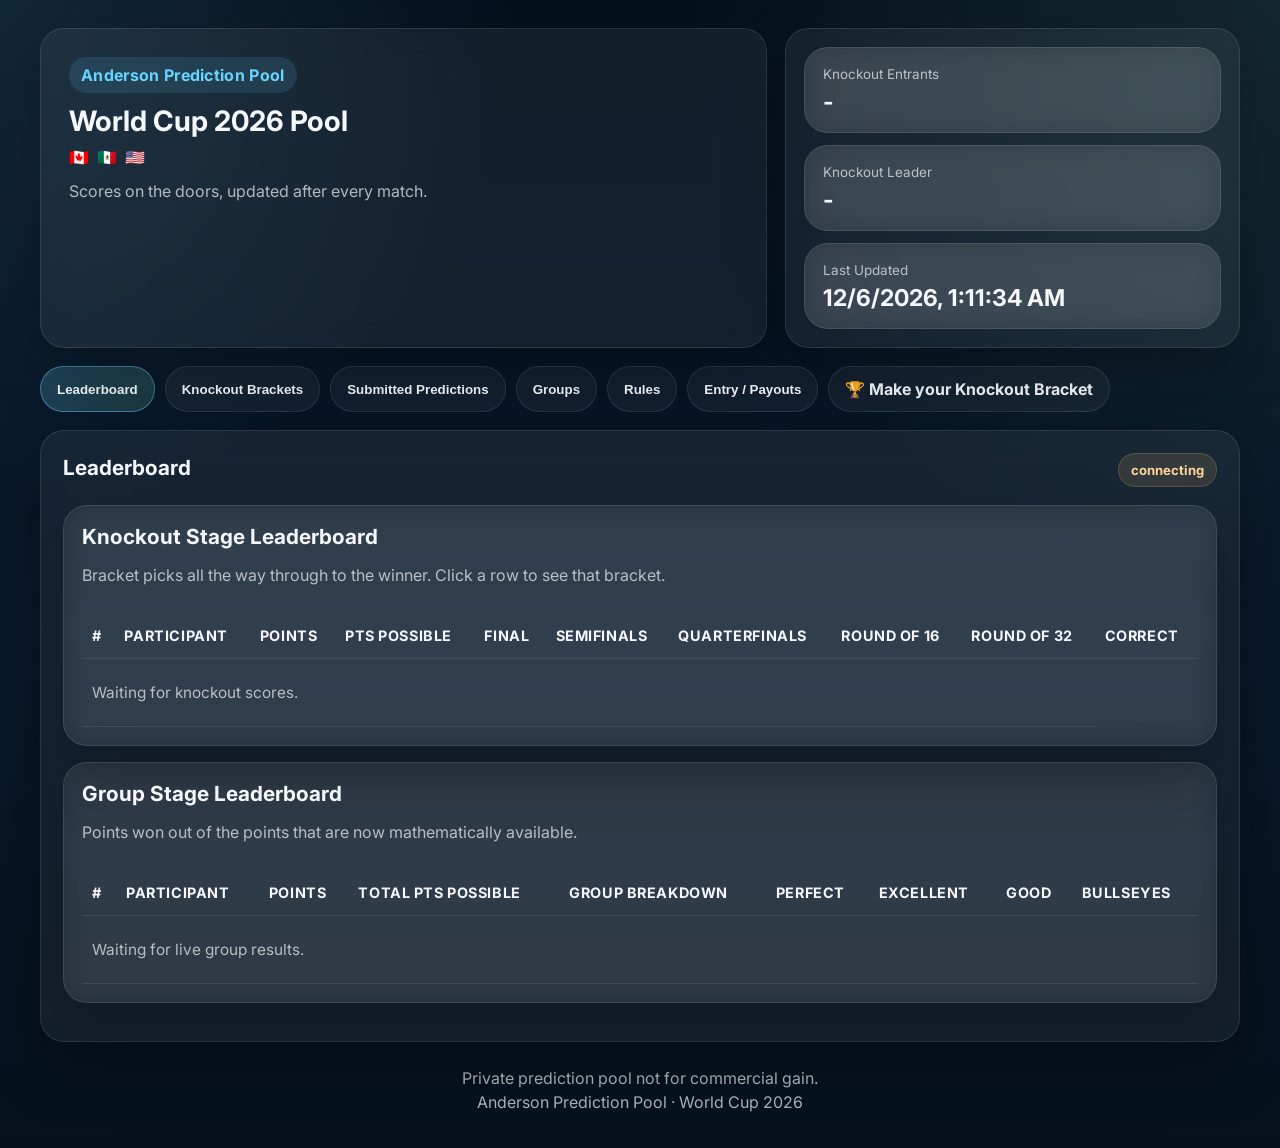
==== commit 25b0dce7: "Add files via upload" ====
--- a/index.html
+++ b/index.html
@@ -70,6 +70,7 @@
                   <th>#</th>
                   <th>Participant</th>
                   <th>Points</th>
+                  <th>Pts Possible</th>
                   <th>Final</th>
                   <th>Semifinals</th>
                   <th>Quarterfinals</th>
@@ -79,7 +80,7 @@
                 </tr>
               </thead>
               <tbody id="knockoutLeaderboardBody">
-                <tr><td colspan="9" class="muted-cell">Waiting for knockout scores.</td></tr>
+                <tr><td colspan="10" class="muted-cell">Waiting for knockout scores.</td></tr>
               </tbody>
             </table>
           </div>
